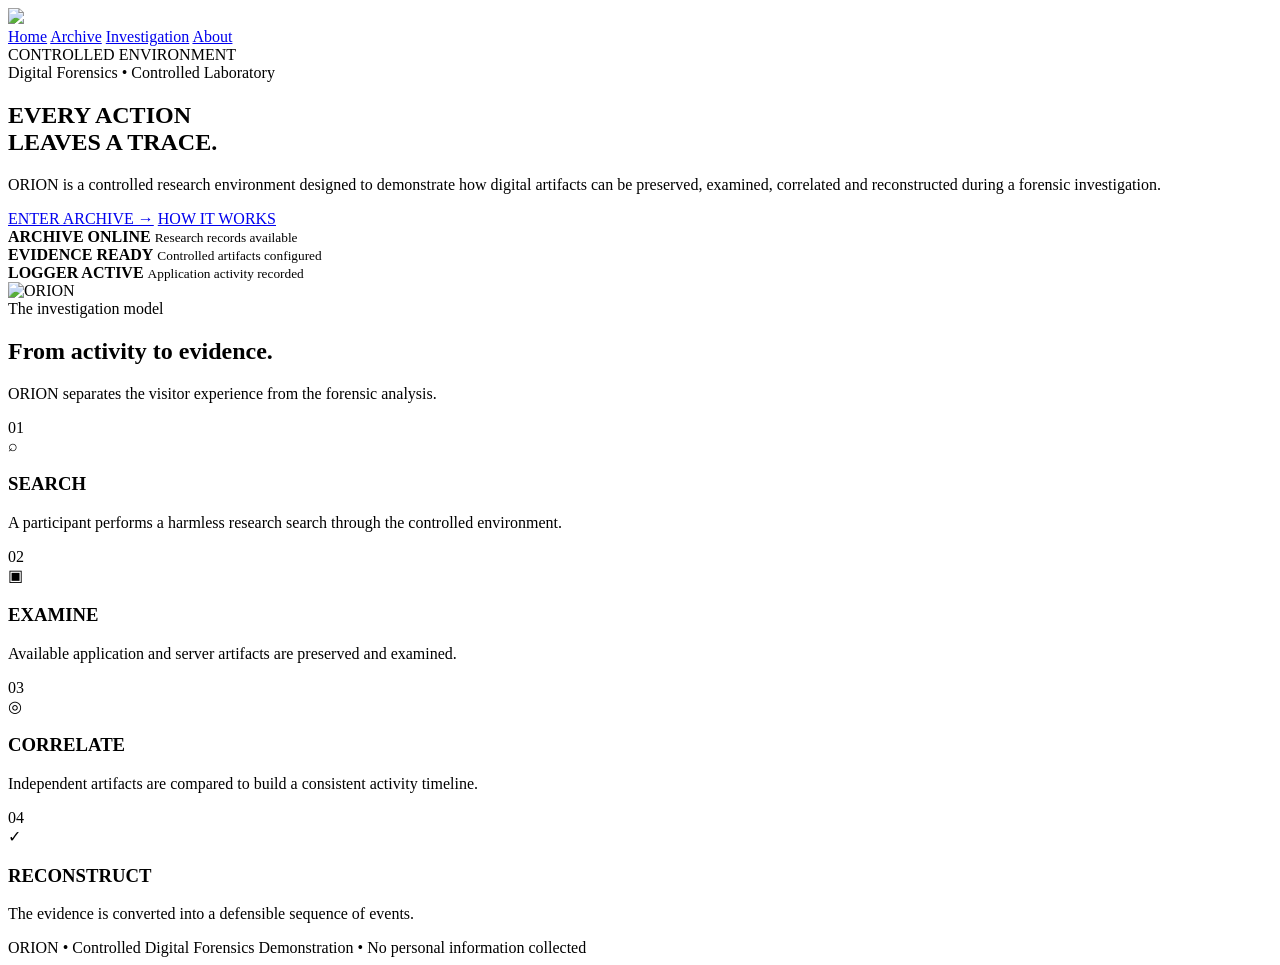
==== website/index.html @ 23b1249a "Create index.html" ====
<!doctype html>
<html lang="en">
<head>
<meta charset="utf-8">
<meta name="viewport" content="width=device-width,initial-scale=1">
<title>ORION — Forensic Research Network</title>
<link rel="stylesheet" href="/orion.css">
</head>
<body>

<nav class="nav">
<div class="container nav-inner">
<a href="/"><img class="logo" src="/orion-assets/orion-logo.svg"></a>
<div class="nav-links">
<a class="active" href="/">Home</a>
<a href="/search.html">Archive</a>
<a href="/investigation.html">Investigation</a>
<a href="/about.html">About</a>
</div>
<div class="status"><span class="dot"></span> CONTROLLED ENVIRONMENT</div>
</div>
</nav>

<main>
<section class="container hero">
<div class="hero-copy">
<div class="kicker">Digital Forensics • Controlled Laboratory</div>

<h1>EVERY ACTION<br><span>LEAVES A TRACE.</span></h1>

<p>
ORION is a controlled research environment designed to demonstrate
how digital artifacts can be preserved, examined, correlated and
reconstructed during a forensic investigation.
</p>

<div class="buttons">
<a class="btn" href="/search.html">ENTER ARCHIVE →</a>
<a class="btn secondary" href="/about.html">HOW IT WORKS</a>
</div>

<div class="panel status-panel">
<div class="status-item">
<span class="dot"></span>
<strong>ARCHIVE ONLINE</strong>
<small>Research records available</small>
</div>
<div class="status-item">
<span class="dot"></span>
<strong>EVIDENCE READY</strong>
<small>Controlled artifacts configured</small>
</div>
<div class="status-item">
<span class="dot"></span>
<strong>LOGGER ACTIVE</strong>
<small>Application activity recorded</small>
</div>
</div>
</div>

<div class="hero-orbit">
<img src="/orion-assets/orion-logo.svg" alt="ORION">
</div>
</section>

<section class="section">
<div class="container">
<div class="section-head">
<div class="kicker">The investigation model</div>
<h2>From activity to evidence.</h2>
<p>ORION separates the visitor experience from the forensic analysis.</p>
</div>

<div class="grid grid-4">
<div class="card">
<div class="card-number">01</div>
<div class="icon">⌕</div>
<h3>SEARCH</h3>
<p>A participant performs a harmless research search through the controlled environment.</p>
</div>
<div class="card">
<div class="card-number">02</div>
<div class="icon">▣</div>
<h3>EXAMINE</h3>
<p>Available application and server artifacts are preserved and examined.</p>
</div>
<div class="card">
<div class="card-number">03</div>
<div class="icon">◎</div>
<h3>CORRELATE</h3>
<p>Independent artifacts are compared to build a consistent activity timeline.</p>
</div>
<div class="card">
<div class="card-number">04</div>
<div class="icon">✓</div>
<h3>RECONSTRUCT</h3>
<p>The evidence is converted into a defensible sequence of events.</p>
</div>
</div>
</div>
</section>
</main>

<footer class="footer">
<div class="container">
ORION • Controlled Digital Forensics Demonstration • No personal information collected
</div>
</footer>
</body>
</html>
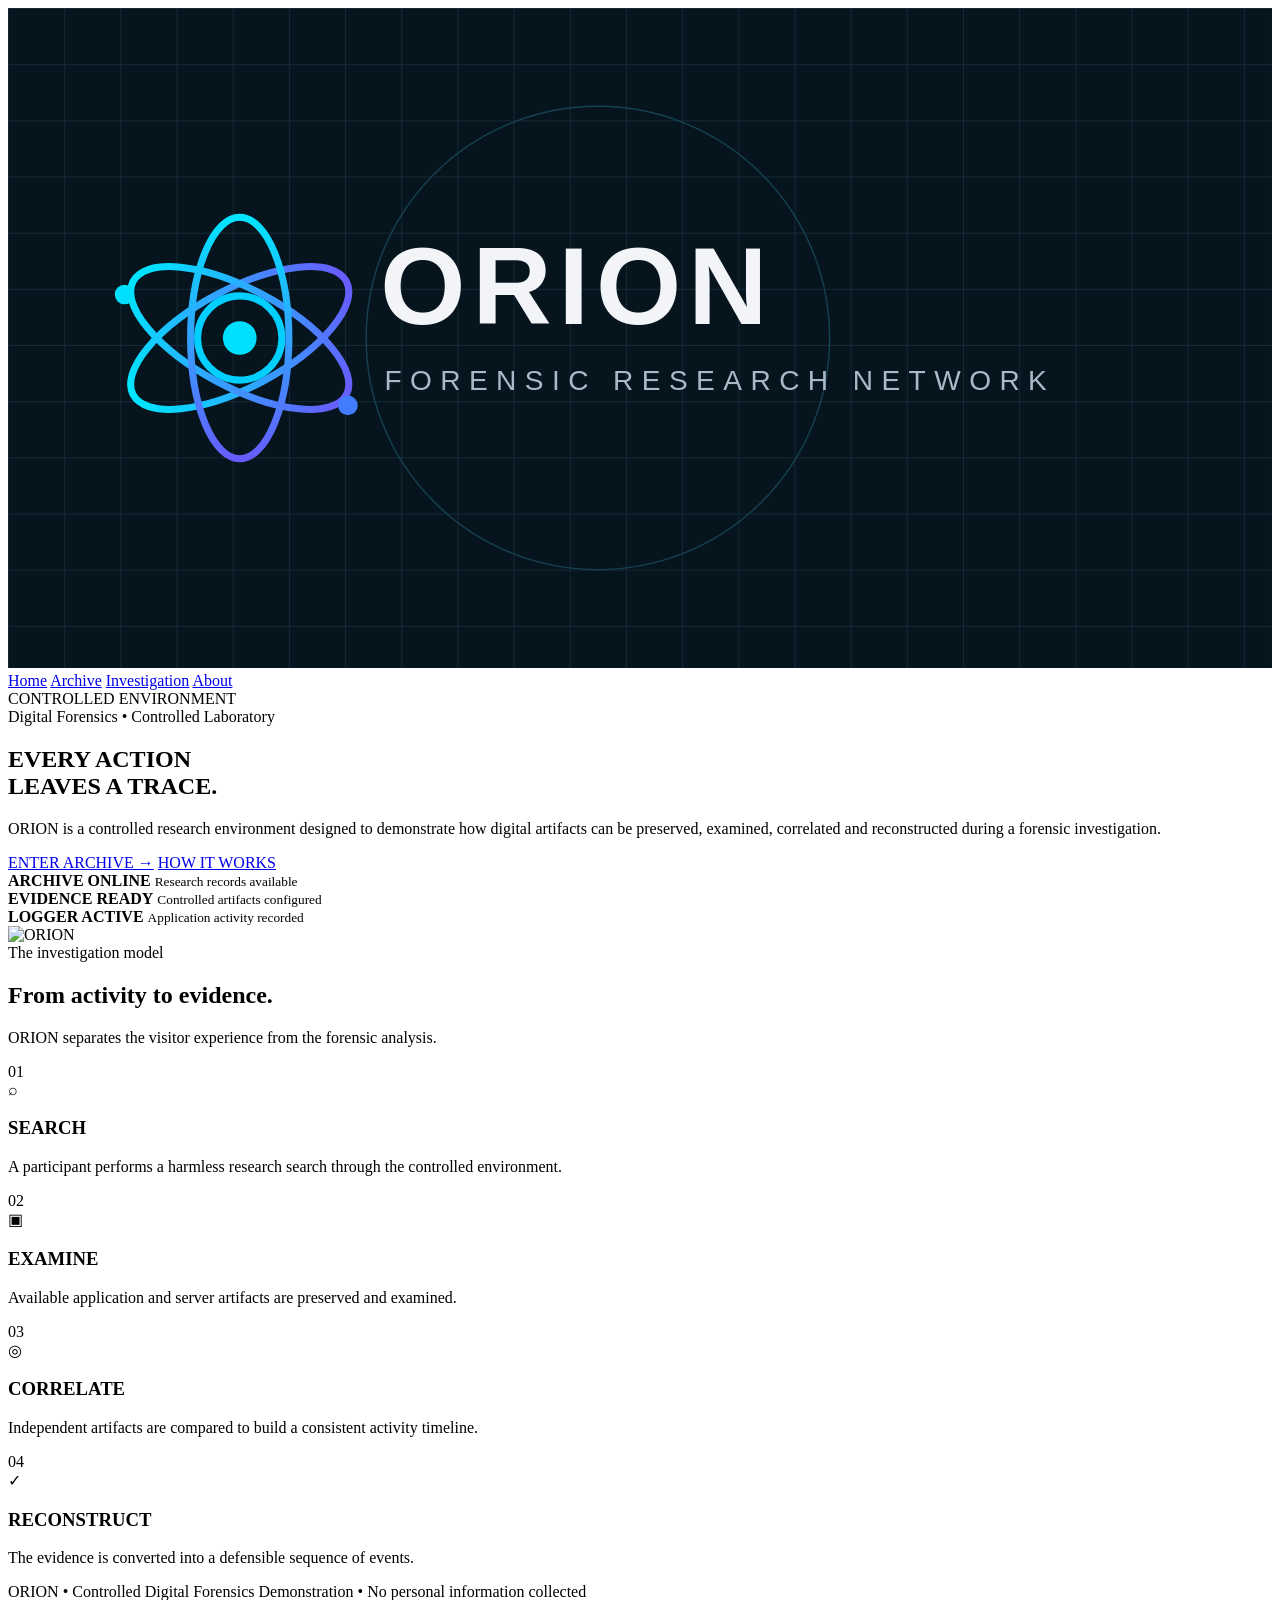
==== commit 1dea98f6: "Update index.html" ====
--- a/website/index.html
+++ b/website/index.html
@@ -10,7 +10,7 @@
 
 <nav class="nav">
 <div class="container nav-inner">
-<a href="/"><img class="logo" src="/orion-assets/orion-logo.svg"></a>
+<a href="/"><img src="orion-assets/orion-logo.svg" alt="ORION">
 <div class="nav-links">
 <a class="active" href="/">Home</a>
 <a href="/search.html">Archive</a>
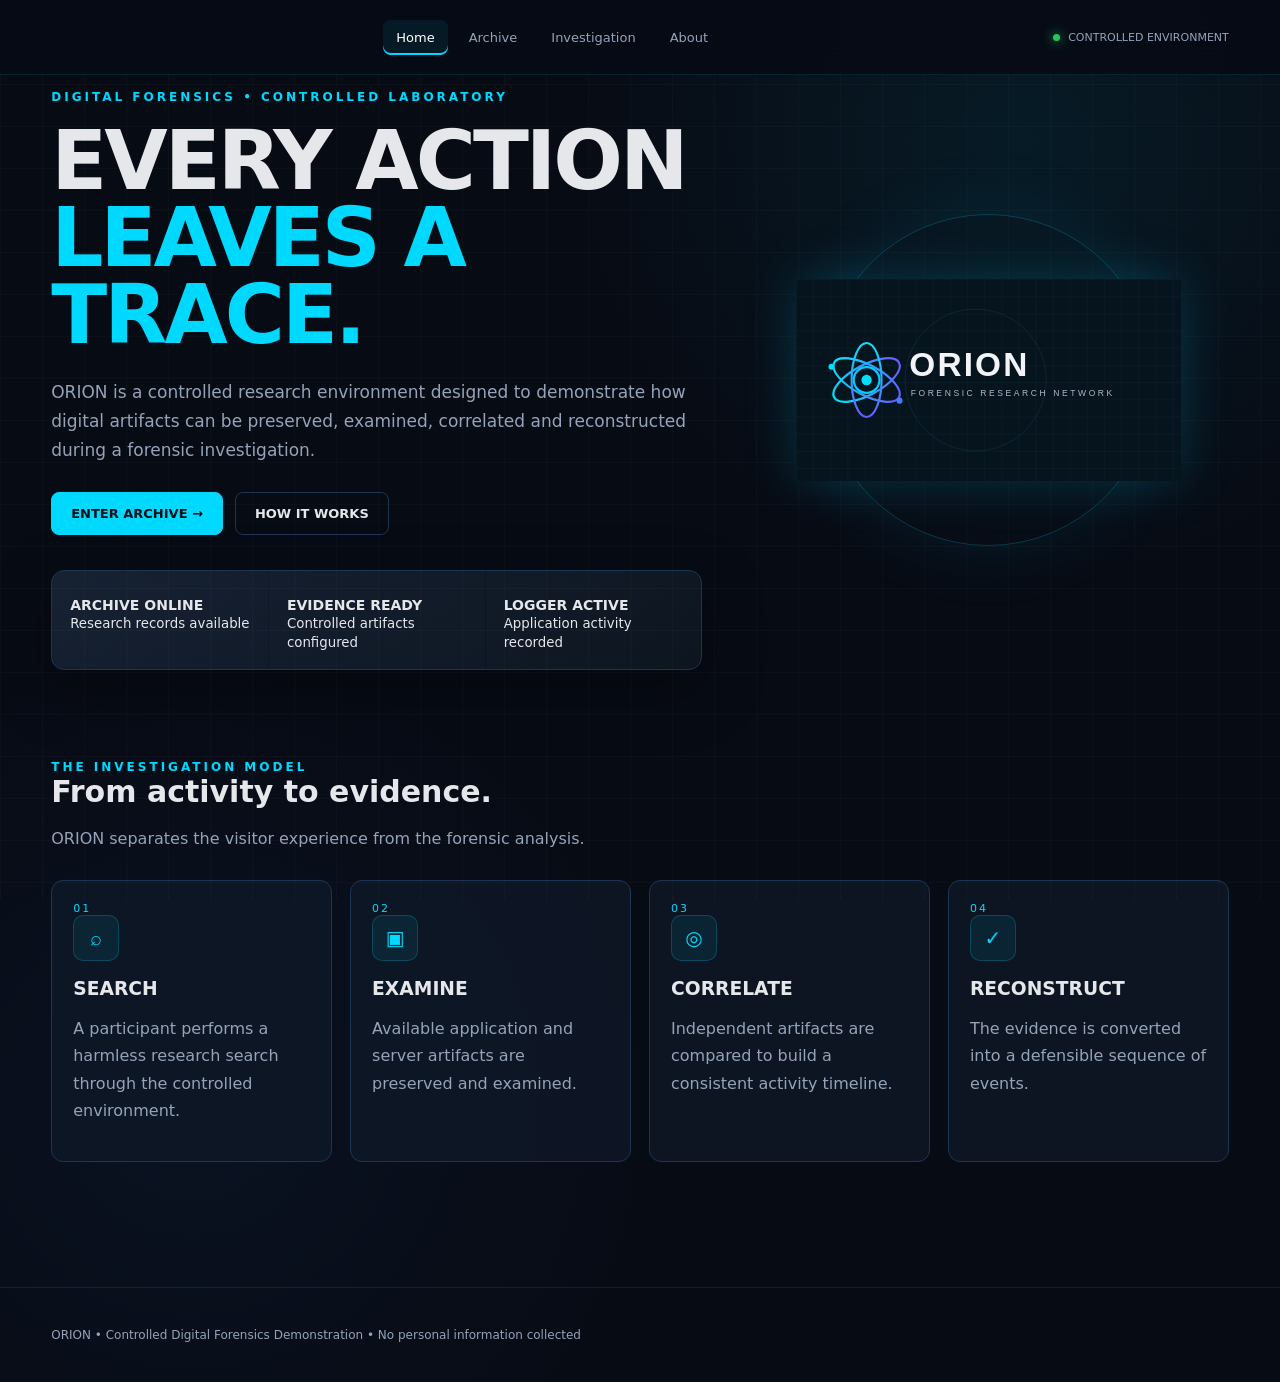
==== commit ac52dc89: "Fix ORION website paths for GitHub Pages" ====
--- a/website/index.html
+++ b/website/index.html
@@ -4,18 +4,18 @@
 <meta charset="utf-8">
 <meta name="viewport" content="width=device-width,initial-scale=1">
 <title>ORION — Forensic Research Network</title>
-<link rel="stylesheet" href="/orion.css">
+<link rel="stylesheet" href="orion.css">
 </head>
 <body>
-
+  
 <nav class="nav">
 <div class="container nav-inner">
-<a href="/"><img src="orion-assets/orion-logo.svg" alt="ORION">
+<a href="index.html"><img src="orion-assets/orion-logo.svg" alt="ORION"></a>
 <div class="nav-links">
-<a class="active" href="/">Home</a>
-<a href="/search.html">Archive</a>
-<a href="/investigation.html">Investigation</a>
-<a href="/about.html">About</a>
+  <a class="active" href="index.html">Home</a>
+  <a href="search.html">Archive</a>
+  <a href="investigation.html">Investigation</a>
+  <a href="about.html">About</a>
 </div>
 <div class="status"><span class="dot"></span> CONTROLLED ENVIRONMENT</div>
 </div>
@@ -35,8 +35,8 @@
 </p>
 
 <div class="buttons">
-<a class="btn" href="/search.html">ENTER ARCHIVE →</a>
-<a class="btn secondary" href="/about.html">HOW IT WORKS</a>
+  <a class="btn" href="search.html">ENTER ARCHIVE →</a>
+  <a class="btn secondary" href="about.html">HOW IT WORKS</a>
 </div>
 
 <div class="panel status-panel">
@@ -59,7 +59,7 @@
 </div>
 
 <div class="hero-orbit">
-<img src="/orion-assets/orion-logo.svg" alt="ORION">
+<img src="orion-assets/orion-logo.svg" alt="ORION">
 </div>
 </section>
 
--- a/website/orion.css
+++ b/website/orion.css
@@ -0,0 +1,643 @@
+:root{
+  --bg:#070b14;
+  --bg2:#0b1220;
+  --card:#0e1726;
+  --card2:#111d30;
+  --line:#1d3552;
+  --cyan:#00d9ff;
+  --blue:#3b82f6;
+  --green:#22c55e;
+  --yellow:#f59e0b;
+  --red:#ef4444;
+  --text:#e5e7eb;
+  --muted:#94a3b8;
+  --shadow:0 20px 60px rgba(0,0,0,.35);
+}
+
+*{box-sizing:border-box}
+
+html{scroll-behavior:smooth}
+
+body{
+  margin:0;
+  min-height:100vh;
+  background:
+    radial-gradient(circle at 80% 10%,rgba(0,217,255,.08),transparent 28%),
+    radial-gradient(circle at 15% 80%,rgba(59,130,246,.06),transparent 30%),
+    var(--bg);
+  color:var(--text);
+  font-family:Inter,ui-sans-serif,system-ui,-apple-system,BlinkMacSystemFont,"Segoe UI",Arial,sans-serif;
+}
+
+body:before{
+  content:"";
+  position:fixed;
+  inset:0;
+  pointer-events:none;
+  opacity:.035;
+  background-image:
+    linear-gradient(rgba(255,255,255,.7) 1px,transparent 1px),
+    linear-gradient(90deg,rgba(255,255,255,.7) 1px,transparent 1px);
+  background-size:42px 42px;
+}
+
+a{color:inherit;text-decoration:none}
+
+.container{
+  width:min(1180px,92%);
+  margin:auto;
+}
+
+.nav{
+  position:sticky;
+  top:0;
+  z-index:50;
+  background:rgba(7,11,20,.90);
+  backdrop-filter:blur(18px);
+  border-bottom:1px solid rgba(0,217,255,.12);
+}
+
+.nav-inner{
+  min-height:74px;
+  display:flex;
+  align-items:center;
+  justify-content:space-between;
+  gap:25px;
+}
+
+.logo{
+  width:170px;
+  height:auto;
+}
+
+.nav-links{
+  display:flex;
+  align-items:center;
+  gap:8px;
+  flex-wrap:wrap;
+}
+
+.nav-links a{
+  padding:10px 13px;
+  border-radius:8px;
+  color:var(--muted);
+  font-size:13px;
+  transition:.2s;
+}
+
+.nav-links a:hover,
+.nav-links a.active{
+  color:white;
+  background:rgba(0,217,255,.08);
+  box-shadow:inset 0 -2px var(--cyan);
+}
+
+.status{
+  display:flex;
+  align-items:center;
+  gap:8px;
+  font-size:11px;
+  color:var(--muted);
+  white-space:nowrap;
+}
+
+.dot{
+  width:7px;
+  height:7px;
+  border-radius:50%;
+  background:var(--green);
+  box-shadow:0 0 12px var(--green);
+}
+
+.hero{
+  min-height:610px;
+  display:grid;
+  grid-template-columns:1.15fr .85fr;
+  gap:45px;
+  align-items:center;
+}
+
+.kicker{
+  color:var(--cyan);
+  text-transform:uppercase;
+  letter-spacing:3px;
+  font-size:12px;
+  font-weight:700;
+}
+
+h1{
+  font-size:clamp(45px,7vw,82px);
+  line-height:.94;
+  margin:18px 0 25px;
+  letter-spacing:-3px;
+}
+
+h1 span{color:var(--cyan)}
+
+h2{
+  font-size:30px;
+  margin:0 0 12px;
+}
+
+h3{
+  margin:0 0 8px;
+}
+
+p{
+  color:var(--muted);
+  line-height:1.7;
+}
+
+.hero-copy p{
+  max-width:650px;
+  font-size:17px;
+}
+
+.hero-orbit{
+  min-height:390px;
+  display:grid;
+  place-items:center;
+  position:relative;
+}
+
+.hero-orbit:before{
+  content:"";
+  position:absolute;
+  width:330px;
+  height:330px;
+  border:1px solid rgba(0,217,255,.22);
+  border-radius:50%;
+  box-shadow:0 0 80px rgba(0,217,255,.08);
+}
+
+.hero-orbit img{
+  width:min(390px,80%);
+  position:relative;
+  filter:drop-shadow(0 0 25px rgba(0,217,255,.18));
+}
+
+.buttons{
+  display:flex;
+  gap:12px;
+  flex-wrap:wrap;
+  margin-top:28px;
+}
+
+.btn{
+  border:1px solid var(--cyan);
+  background:var(--cyan);
+  color:#031018;
+  padding:13px 19px;
+  border-radius:8px;
+  font-weight:800;
+  font-size:13px;
+  cursor:pointer;
+  display:inline-flex;
+  align-items:center;
+  gap:8px;
+  transition:.2s;
+}
+
+.btn:hover{
+  transform:translateY(-2px);
+  box-shadow:0 10px 30px rgba(0,217,255,.18);
+}
+
+.btn.secondary{
+  background:transparent;
+  color:var(--text);
+  border-color:var(--line);
+}
+
+.btn.success{
+  background:var(--green);
+  border-color:var(--green);
+  color:#031108;
+}
+
+.btn.warning{
+  background:transparent;
+  border-color:var(--yellow);
+  color:var(--yellow);
+}
+
+.btn.danger{
+  background:transparent;
+  border-color:var(--red);
+  color:#ff9b9b;
+}
+
+.panel{
+  background:linear-gradient(145deg,rgba(17,29,48,.94),rgba(8,15,27,.94));
+  border:1px solid var(--line);
+  border-radius:13px;
+  box-shadow:var(--shadow);
+}
+
+.panel-pad{padding:24px}
+
+.status-panel{
+  margin-top:35px;
+  display:grid;
+  grid-template-columns:repeat(3,1fr);
+  gap:1px;
+  overflow:hidden;
+}
+
+.status-item{
+  background:rgba(255,255,255,.025);
+  padding:18px;
+}
+
+.status-item strong{
+  display:block;
+  margin-top:8px;
+  font-size:14px;
+}
+
+.section{
+  padding:75px 0;
+}
+
+.section-head{
+  margin-bottom:28px;
+}
+
+.grid{
+  display:grid;
+  gap:18px;
+}
+
+.grid-2{grid-template-columns:repeat(2,1fr)}
+.grid-3{grid-template-columns:repeat(3,1fr)}
+.grid-4{grid-template-columns:repeat(4,1fr)}
+
+.card{
+  background:rgba(14,23,38,.88);
+  border:1px solid var(--line);
+  border-radius:12px;
+  padding:21px;
+  transition:.2s;
+}
+
+.card:hover{
+  transform:translateY(-3px);
+  border-color:rgba(0,217,255,.55);
+  box-shadow:0 15px 40px rgba(0,0,0,.25);
+}
+
+.card-number{
+  color:var(--cyan);
+  font-size:11px;
+  letter-spacing:2px;
+}
+
+.icon{
+  width:46px;
+  height:46px;
+  border-radius:10px;
+  display:grid;
+  place-items:center;
+  background:rgba(0,217,255,.08);
+  border:1px solid rgba(0,217,255,.2);
+  color:var(--cyan);
+  font-size:20px;
+  margin-bottom:17px;
+}
+
+.page-head{
+  padding:75px 0 35px;
+}
+
+.page-head h1{
+  font-size:52px;
+  letter-spacing:-2px;
+}
+
+.search-box{
+  display:flex;
+  gap:10px;
+  margin:30px 0;
+}
+
+input{
+  flex:1;
+  min-width:0;
+  background:#07101c;
+  color:white;
+  border:1px solid var(--line);
+  border-radius:8px;
+  padding:15px;
+  outline:none;
+}
+
+input:focus{border-color:var(--cyan);box-shadow:0 0 0 3px rgba(0,217,255,.07)}
+
+.badge{
+  display:inline-flex;
+  align-items:center;
+  gap:7px;
+  padding:6px 9px;
+  border-radius:999px;
+  background:rgba(34,197,94,.08);
+  color:#6ee7a0;
+  border:1px solid rgba(34,197,94,.2);
+  font-size:10px;
+  text-transform:uppercase;
+  letter-spacing:1px;
+}
+
+.record{
+  display:grid;
+  grid-template-columns:1fr 320px;
+  gap:28px;
+  align-items:start;
+}
+
+.record-image{
+  min-height:240px;
+  display:grid;
+  place-items:center;
+  border-radius:12px;
+  border:1px solid var(--line);
+  background:radial-gradient(circle,rgba(0,217,255,.09),transparent 60%);
+  font-size:70px;
+}
+
+.meta{
+  display:grid;
+  grid-template-columns:repeat(2,1fr);
+  gap:12px;
+  margin:25px 0;
+}
+
+.meta div{
+  padding:14px;
+  background:rgba(255,255,255,.025);
+  border:1px solid var(--line);
+  border-radius:8px;
+}
+
+.meta small{
+  display:block;
+  color:var(--muted);
+  font-size:10px;
+  text-transform:uppercase;
+  letter-spacing:1px;
+  margin-bottom:5px;
+}
+
+.meta strong{font-size:13px}
+
+.console{
+  background:#03070d;
+  border:1px solid #16334a;
+  border-radius:12px;
+  overflow:hidden;
+  box-shadow:inset 0 0 60px rgba(0,217,255,.025);
+}
+
+.console-head{
+  padding:12px 16px;
+  border-bottom:1px solid #16334a;
+  color:var(--muted);
+  font-size:11px;
+  display:flex;
+  justify-content:space-between;
+}
+
+.console-body{
+  padding:22px;
+  min-height:340px;
+  font-family:"Courier New",monospace;
+  font-size:13px;
+  line-height:1.9;
+  color:#7fffd4;
+}
+
+.cmd{
+  color:var(--cyan);
+}
+
+.ok{color:var(--green)}
+.warn{color:var(--yellow)}
+.err{color:var(--red)}
+
+.pipeline{
+  display:grid;
+  grid-template-columns:repeat(5,1fr);
+  gap:10px;
+  margin-top:20px;
+}
+
+.step{
+  position:relative;
+  text-align:center;
+  padding:20px 8px;
+  border:1px solid var(--line);
+  border-radius:10px;
+  background:rgba(255,255,255,.02);
+}
+
+.step:not(:last-child):after{
+  content:"→";
+  position:absolute;
+  right:-15px;
+  top:50%;
+  transform:translateY(-50%);
+  color:var(--cyan);
+  z-index:2;
+}
+
+.step-icon{
+  width:42px;
+  height:42px;
+  margin:0 auto 9px;
+  border-radius:50%;
+  display:grid;
+  place-items:center;
+  border:1px solid var(--cyan);
+  color:var(--cyan);
+}
+
+.timeline{
+  position:relative;
+  margin:35px 0 10px 20px;
+  border-left:1px solid var(--line);
+}
+
+.event{
+  position:relative;
+  padding:0 0 28px 30px;
+}
+
+.event:before{
+  content:"";
+  position:absolute;
+  width:9px;
+  height:9px;
+  border-radius:50%;
+  left:-5px;
+  top:5px;
+  background:var(--cyan);
+  box-shadow:0 0 12px var(--cyan);
+}
+
+.event-time{
+  color:var(--cyan);
+  font-family:monospace;
+  font-size:13px;
+}
+
+.correlation{
+  display:grid;
+  grid-template-columns:repeat(4,1fr);
+  gap:15px;
+  align-items:center;
+}
+
+.correlation .node{
+  text-align:center;
+  padding:20px 10px;
+  border:1px solid var(--line);
+  border-radius:12px;
+  background:rgba(255,255,255,.025);
+  position:relative;
+}
+
+.correlation .node:not(:last-child):after{
+  content:"→";
+  position:absolute;
+  right:-17px;
+  top:50%;
+  color:var(--cyan);
+  font-size:20px;
+}
+
+.progress{
+  height:7px;
+  background:#172234;
+  border-radius:99px;
+  overflow:hidden;
+}
+
+.progress span{
+  display:block;
+  width:92%;
+  height:100%;
+  background:linear-gradient(90deg,var(--blue),var(--cyan));
+}
+
+.solve{
+  text-align:center;
+  padding:90px 20px;
+}
+
+.solve-icon{
+  width:95px;
+  height:95px;
+  margin:0 auto 25px;
+  border-radius:50%;
+  display:grid;
+  place-items:center;
+  border:2px solid var(--green);
+  color:var(--green);
+  font-size:43px;
+  box-shadow:0 0 45px rgba(34,197,94,.15);
+}
+
+.checklist{
+  max-width:600px;
+  margin:30px auto;
+  text-align:left;
+}
+
+.check{
+  display:flex;
+  align-items:center;
+  gap:12px;
+  padding:13px 0;
+  border-bottom:1px solid rgba(255,255,255,.07);
+}
+
+.check b{color:var(--green)}
+
+.evidence-card{
+  background:#eef2f7;
+  color:#111827;
+  border-radius:12px;
+  padding:30px;
+  max-width:850px;
+  margin:30px auto;
+  box-shadow:0 25px 70px rgba(0,0,0,.3);
+}
+
+.evidence-card h2{color:#0f172a}
+
+.evidence-grid{
+  display:grid;
+  grid-template-columns:repeat(2,1fr);
+  gap:0;
+  border:1px solid #cbd5e1;
+}
+
+.evidence-grid div{
+  padding:13px;
+  border:1px solid #cbd5e1;
+}
+
+.evidence-grid small{
+  display:block;
+  color:#64748b;
+  font-size:10px;
+  text-transform:uppercase;
+  margin-bottom:5px;
+}
+
+.evidence-status{
+  margin-top:18px;
+  padding:12px;
+  background:#dcfce7;
+  color:#166534;
+  border:1px solid #86efac;
+  text-align:center;
+  font-weight:800;
+}
+
+.footer{
+  padding:40px 0;
+  margin-top:50px;
+  border-top:1px solid rgba(255,255,255,.07);
+  color:var(--muted);
+  font-size:12px;
+}
+
+.note{
+  padding:15px;
+  border-left:3px solid var(--yellow);
+  background:rgba(245,158,11,.05);
+  color:#cbd5e1;
+  border-radius:5px;
+  margin-top:20px;
+}
+
+@media(max-width:850px){
+  .hero,.record{grid-template-columns:1fr}
+  .hero{padding:50px 0}
+  .hero-orbit{min-height:280px}
+  .grid-2,.grid-3,.grid-4{grid-template-columns:1fr}
+  .pipeline{grid-template-columns:1fr}
+  .step:not(:last-child):after{content:"↓";right:50%;top:auto;bottom:-18px;transform:translateX(50%)}
+  .correlation{grid-template-columns:1fr}
+  .correlation .node:not(:last-child):after{content:"↓";right:50%;top:auto;bottom:-20px}
+  .nav-inner{padding:10px 0;flex-wrap:wrap}
+  .status{display:none}
+  .search-box{flex-direction:column}
+}
+
+@media print{
+  body{background:white;color:#111}
+  .nav,.footer,.no-print{display:none}
+  .evidence-card{box-shadow:none}
+}
+                                                                                                                   
